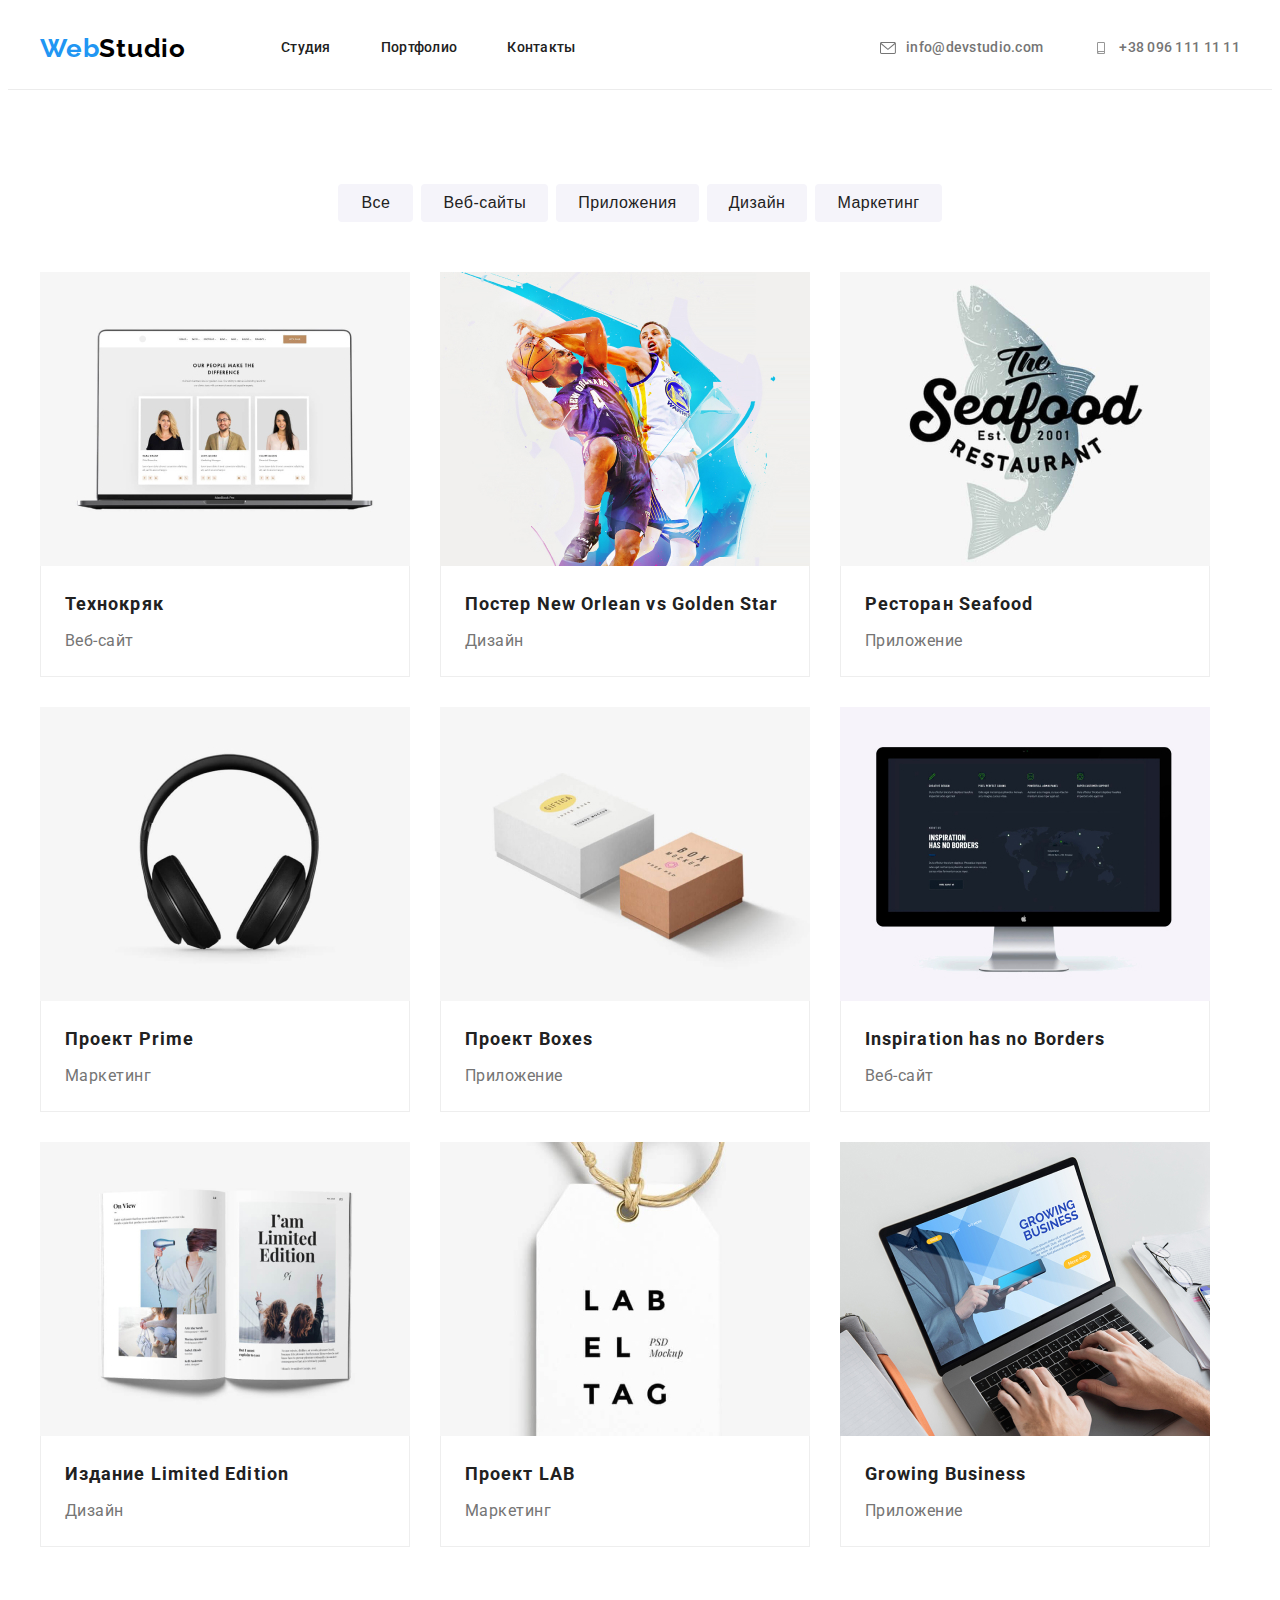
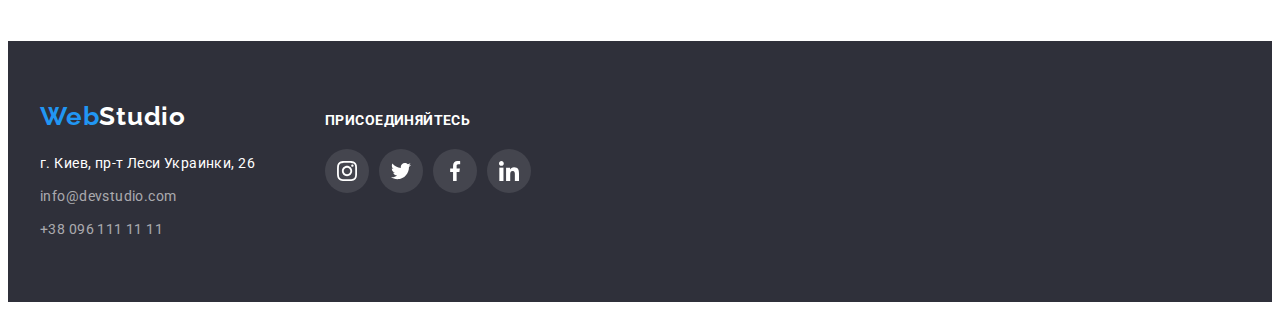
==== portfolio.html @ 03f8c03a "hw5_to_check" ====
<!DOCTYPE html>
<html lang="ru">

<head>
    <meta charset="UTF-8">
    <meta name="viewport" content="width=device-width, initial-scale=1.0">
    <title>Portfolio</title>
    <link href="https://fonts.googleapis.com/css2?family=Raleway:wght@700&family=Roboto:wght@400;500;700;900&display=swap"
        rel="stylesheet">
    <link rel="stylesheet" href="https://cdnjs.cloudflare.com/ajax/libs/modern-normalize/1.1.0/modern-normalize.min.css"
        integrity="sha512-wpPYUAdjBVSE4KJnH1VR1HeZfpl1ub8YT/NKx4PuQ5NmX2tKuGu6U/JRp5y+Y8XG2tV+wKQpNHVUX03MfMFn9Q=="
        crossorigin="anonymous" referrerpolicy="no-referrer" />
    <link rel="stylesheet" href="./css/styles.css">
</head>

<body class="body">

    <!--HEADER-->

    <header class="page-header">
        <div class="container page-header-container">
            <nav class="navigation">
                <a class="logo-header link" href="./index.html" lang="ru">
                    <span class="logo-blue">Web</span>Studio
                </a>
        
                <ul class="menu-header list">
                    <li class="menu-item">
                        <a class="menu-link link" href="./index.html">Студия</a>
                    </li>
                    <li class="menu-item">
                        <a class="menu-link link" href="./portfolio.html">Портфолио</a>
                    </li>
                    <li class="menu-item">
                        <a class="menu-link link" href="">Контакты</a>
                    </li>
                </ul>
            </nav>
            <ul class="page-header-contacts list">
                <li class="header-contacts-item"><a class="page-header-email head-contact link"
                        href="mailto:info@devstudio.com">
                        <svg class="icon-contact" widt="16" heigth="12">
                            <use href="./images/icons.svg#icon-email"></use>
                        </svg>
                        info@devstudio.com</a></li>
                <li class="header-contacts-item"><a class="page-header-phone-number head-contact link" href="tel:+380961111111">
                        <svg class="icon-contact" widt="10" heigth="16">
                            <use href="./images/icons.svg#icon-smartphone"></use>
                        </svg>
                        +38 096 111 11 11</a></li>
            </ul>
        </div>
    </header>

        <!--MAIN-->

    <main>
    <section class="section">
        <div class="container">
        <h1 class="visually-hidden" hidden>Наши проекты</h1>
        
            <ul class="list-button list">
                <li class="button-item"><button class="button-section link" type="button">Все</a></li>
                <li class="button-item"><button class="button-section link" type="button">Веб-сайты</a></li>
                <li class="button-item"><button class="button-section link" type="button">Приложения</a></li>
                <li class="button-item"><button class="button-section link" type="button">Дизайн</a></li>
                <li class="button-item"><button class="button-section link" type="button">Маркетинг</a></li>
            </ul>

            <ul class="list-projects list">
                <li class="project-item main-portfolio-list-item">
                    <a class="main-portfolio-list-link link portfolio-hover" href=""> 
                        <div class="project-overlay">
                            <img class="img-project" src="./images/our_projects/1web-site.jpg" alt="Фото_сайта" width="370" height="294">
                            <p class="project-cards-text">Ресурс предлагает комплексные предложения с разным уровнем функционала и сервисов. Все
                                    это позволит посетителю получить
                                    исчерпывающие сведения о компании или частном лице.</p>
                        </div>
                        <div class="photo-description">
                                <h2 class="project-item-name">Технокряк</h2>
                                <p class="project-item-product">Веб-сайт</p>
                        </div>
                
                    </a>
                </li>
                
                <li class="project-item main-portfolio-list-item">
                    <a class="main-portfolio-list-link link" href="">
                        <div class="project-overlay">   
                            <img class="img-project" src="./images/our_projects/2design.jpg" alt="Фото_постер" width="370" height="294">
                            <p class="project-cards-text">Ресурс предлагает комплексные предложения с разным уровнем функционала и сервисов. Все
                                это позволит посетителю получить
                                исчерпывающие сведения о компании или частном лице.</p>
                            </div>
                            <div class="photo-description">
                                <h2 class="project-item-name">Постер New Orlean vs Golden Star</h2>
                                <p class="project-item-product">Дизайн</p>
                            </div>
                    </a>
                </li>

                <li class="project-item main-portfolio-list-item">
                    <a class="main-portfolio-list-link link" href="">
                        <div class="project-overlay">
                            <img  class="img-project" src="./images/our_projects/3application.jpg" alt="Лого_ресторана" width="370" height="294">
                            <p class="project-cards-text">Ресурс предлагает комплексные предложения с разным уровнем функционала и сервисов. Все
                                это позволит посетителю получить
                                исчерпывающие сведения о компании или частном лице.</p>
                            </div>
                            <div class="photo-description">
                                <h2 class="project-item-name">Ресторан Seafood</h2>
                                <p class="project-item-product">Приложение</p>
                            </div>
                    </a>
                    
                </li>

                <li class="project-item main-portfolio-list-item">
                    <a class="main-portfolio-list-link link" href="" >
                        <div class="project-overlay">
                            <img class="img-project" src="./images/our_projects/4marketing.jpg" alt="Фото_наушники" width="370" height="294">
                            <p class="project-cards-text">Ресурс предлагает комплексные предложения с разным уровнем функционала и сервисов. Все
                                это позволит посетителю получить
                                исчерпывающие сведения о компании или частном лице.</p>
                        </div>
                        <div class="photo-description">
                            <h2 class="project-item-name">Проект Prime</h2>
                            <p class="project-item-product">Маркетинг</p>
                        </div>
                    </a>

                </li>

                <li class="project-item main-portfolio-list-item">
                    <a class="main-portfolio-list-link link" href="">
                        <div class="project-overlay">
                            <img class="img-project" src="./images/our_projects/5application.jpg" alt="Фото_коробочки" width="370" height="294">
                            <p class="project-cards-text">Ресурс предлагает комплексные предложения с разным уровнем функционала и сервисов. Все
                                это позволит посетителю получить
                                исчерпывающие сведения о компании или частном лице.</p>
                            </div>
                        <div class="photo-description">
                            <h2 class="project-item-name">Проект Boxes</h2>
                            <p class="project-item-product">Приложение</p>
                        </div>
                    </a>

                </li>
            

                <li class="project-item main-portfolio-list-item">
                    <a class="main-portfolio-list-link link" href="">
                        <div class="project-overlay">
                            <img class="img-project" src="./images/our_projects/6web-site.jpg" alt="Фото_монитор" width="370" height="294">
                            <p class="project-cards-text">Ресурс предлагает комплексные предложения с разным уровнем функционала и сервисов. Все
                                это позволит посетителю получить
                                исчерпывающие сведения о компании или частном лице.</p>
                        </div>
                        <div class="photo-description">
                            <h2 class="project-item-name">Inspiration has no Borders</h2>
                            <p class="project-item-product">Веб-сайт</p>
                        </div>
                    </a>

                </li>

                <li class="project-item main-portfolio-list-item">
                    <a class="main-portfolio-list-link link" href="">
                        <div class="project-overlay">
                            <img class="img-project" src="./images/our_projects/7design.jpg" alt="Фото_журнал" width="370" height="294">
                            <p class="project-cards-text">Ресурс предлагает комплексные предложения с разным уровнем функционала и сервисов. Все
                                это позволит посетителю получить
                                исчерпывающие сведения о компании или частном лице.</p>
                            </div>
                            <div class="photo-description">
                                <h2 class="project-item-name">Издание Limited Edition</h2>
                                <p class="project-item-product">Дизайн</p>
                            </div>
                    </a>
                </li>
        
                <li class="project-item main-portfolio-list-item">
                    <a class="main-portfolio-list-link link" href="">
                        <div class="project-cards">
                            <img class="img-project" src="./images/our_projects/8marketing.jpg" alt="Фото_лейбл" width="370" height="294">
                            <div class="photo-description">
                                <h2 class="project-item-name">Проект LAB</h2>
                                <p class="project-item-product">Маркетинг</p>
                            </div>
                            <div class="project-overlay">
                                <p class="project-cards-text">Ресурс предлагает комплексные предложения с разным уровнем функционала и сервисов. Все
                                    это позволит посетителю получить
                                    исчерпывающие сведения о компании или частном лице.</p>
                            </div>
                        </div>
                    
                    </a>
                </li>
        
        
                <li class="project-item main-portfolio-list-item">
                    <a class="main-portfolio-list-link link" href="">
                        <div class="project-overlay">
                            <img class="img-project" src="./images/our_projects/9application.jpg" alt="Фото_приложение" width="370" height="294">
                            <p class="project-cards-text">Ресурс предлагает комплексные предложения с разным уровнем функционала и сервисов. Все
                                это позволит посетителю получить
                                исчерпывающие сведения о компании или частном лице.</p>
                            </div>
                            <div class="photo-description">
                                <h2 class="project-item-name">Growing Business</h2>
                                <p class="project-item-product">Приложение</p>
                            </div>
                    </a>

                </li>
        
            </ul>
        </div>
    </section>
    </main>

    <!--FOOTER-->

<footer class="footer">
        <div class="container flex-container">
            <div class="footer-adress">
                <a class="logo-footer link" href="./index.html" lang="ru">
                <span class="logo-blue">Web</span><span class="logo-white">Studio</span></a>
                <address class="address">
                <ul class="list">
                    <li class="address-place-footer"> <a class="address-place link footer-focus" href="https://goo.gl/maps/ciJQjwSgmXHDrJCv7" target="_blank"
                        rel="noopener noreferrer">г. Киев, пр-т Леси Украинки, 26</a> 
                    </li>
                    
                    <li class="address-mail-footer"><a class="address-mail link footer-contact footer-focus" href="mailto:info@devstudio.com">info@devstudio.com</a></li>
                    <li class="address-phone-footer"><a class="address-phone link footer-contact footer-focus" href="tel:+380961111111">+38 096 111 11 11</a></li>
                </ul>
                </address>
            </div>

        <div class="footer-media">
            <section class="join-section">
                <h2 class="join-section-title">Присоединяйтесь</h2>
                <ul class="join-media-footer list">
                    <li class="media-footer-list">
                        <a class="media-footer-link" href="">
                            <svg class="icon-media-footer">
                                <use href="./images/icons.svg#icon-instagram"></use>
                            </svg>
                        </a>
                    </li>
                    <li class="media-footer-list">
                        <a class="media-footer-link" href="">
                            <svg class="icon-media-footer">
                                <use href="./images/icons.svg#icon-twitter"></use>
                            </svg>
                        </a>
                    </li>
                    <li class="media-footer-list">
                        <a class="media-footer-link" href="">
                            <svg class="icon-media-footer">
                                <use href="./images/icons.svg#icon-facebook"></use>
                            </svg>
                        </a>
                    </li>
                    <li class="media-footer-list">
                        <a class="media-footer-link" href="">
                            <svg class="icon-media-footer">
                                <use href="./images/icons.svg#icon-linkedin"></use>
                            </svg>
                        </a>
                    </li>
                </ul>
            </section>
        </div>
    </div>
    </footer>

    
</body>
</html>
---- css/styles.css ----
:root {
    --background-color: #2F303A;
    --icon-color: #F5F4FA;
    --accent-color: #2196F3;
    --text-accent:#FFFFFF;
    --logo-color:#000000;
    --title-color: #212121;
    --contacts-color: #757575;
    --button-background:#F5F4FA;
    --button-border:#EEEEEE;
    --background-focus:#188CE8;
    --rgba: rgba(255, 255, 255, 0.6);
    --portfolio-photo-border: 1px solid #EEEEEE
}

h1,h2,h3,p {
    margin-top: 0;
    margin-bottom: 0;
}

ul,ol {
    margin-top: 0;
    margin-bottom: 0;
    padding-left: 0;
}

img {
    display: block;
}

.body {
    font-family: 'Roboto', sans-serif;
}

/*HEADER*/
.list {
    list-style: none;
}

.link {
    text-decoration: none;
}

.page-header {
    border-bottom: 1px solid #ECECEC;

}

.container {
    width: 1200px;
    margin: 0 auto;
    padding-left: 15px;
    padding-right: 15px;
}

.flex-container {
    display: flex;
}

.page-header-container {
    display: flex;
    align-items: center;
}

.navigation {
    display: flex;
    align-items: center;
}

/* LOGO */

.logo-header {
    font-family: 'Raleway', sans-serif;
    font-weight: 700;
    font-size: 26px;
    line-height: 1.19;
    letter-spacing: 0.03em;
    color: var(--logo-color);

    margin-right: 95px;

    padding-top: 25px;
    padding-bottom: 25px
}

.logo-blue {
    color: var(--accent-color);
}

/*  MENU  */
.menu-header {
    display: flex;
}

/*.menu-header .menu-item + .menu-item {
    margin-left: 50px;
    */

.menu-header .menu-item:not(:last-child) {
    margin-right: 50px;
}

.menu-link {
    position: relative;

    font-weight: 500;
    font-size: 14px;
    line-height: 1.14;
    letter-spacing: 0.02em;
    color: var(--title-color);

    display: block;
    padding-top: 25px;
    padding-bottom: 25px;

    transition: color 250ms cubic-bezier(0.4, 0, 0.2, 1);
}

.menu-link:hover,
.menu-link:focus {
    color: var(--accent-color);
}

.menu-link::after {
    content: "";
    display: block;
    position: absolute;
    left: 0;
    bottom: 0;
    width: 100%;
    height: 4px;
    border-radius: 2px;
    background-color: var(--accent-color);
    transform: scaleX(0);
    
transition:  transform 250ms cubic-bezier(0.4, 0, 0.2, 1);
   
}

.menu-link:hover::after,
.menu-link:focus::after {
    transform: scaleX(1);
    
}

.menu-link::after:selected {
    border-radius: 2px;
    background-color: var(--accent-color);
}
/*   page-header-contacts   */

.page-header-contacts {
    display: flex;
    
}

.page-header-contacts{
    margin-left: auto;
}

.page-header-email {
    font-weight: 500;
    font-size: 14px;
    line-height: 1.14;
    letter-spacing: 0.02em;
    color: var(--contacts-color);
    background-size: contain;
}

.icon-contact {
    margin-right: 10px;
    fill: #757575;
    width: 16px;
    height: 12px;
}

.icon-contact:hover,
.icon-contact:focus {
    fill: var(--accent-color);
}

.header-contacts-item:not(:last-child) {
    margin-right: 50px;
}


.page-header-phone-number {
    font-weight: 500;
    font-size: 14px;
    line-height: 1.14;
    letter-spacing: 0.02em;
    color: var(--contacts-color);

}


.head-contact:hover,
.head-contact:focus {
    color: var(--accent-color);
}

.head-contact {
    display: flex;
    align-items: center;
    padding-top: 25px;
    padding-bottom: 25px;

    transition: color 250ms cubic-bezier(0.4, 0, 0.2, 1);
}

.head-contact:hover .icon-contact,
.head-contact:focus .icon-contact {
    fill:var(--accent-color);
}


/*HERO*/
.hero {
    background: var(--background-color);
    padding-top: 200px;
    padding-bottom: 200px;
    background-image: linear-gradient(rgba(47, 48, 58, 0.4), rgba(47, 48, 58, 0.4)),
    url('../images/hero/hero_bg.jpg');
    background-size: cover;
    background-color: #C4C4C4;
    background-repeat: no-repeat;
    background-position: center;
    max-width: 1600px;
    margin-left: auto;
    margin-right: auto;
}


.main-text {
    width: 696px;
    font-weight: 900;
    font-size: 44px;
    line-height: 1.36;
    text-align: center;
    letter-spacing: 0.06em;
    text-transform: uppercase;
    color: var(--text-accent);
    margin-bottom: 30px;
    margin-right: auto;
    margin-left: auto;
    
}

.modal-btn {
    font-weight: 700;
    font-size: 16px;
    line-height: 1.88;
    display: flex;
    align-items: center;
    text-align: center;
    letter-spacing: 0.06em;
    color: var(--text-accent);
    background: var(--accent-color);
    box-shadow: 0px 4px 4px rgba(0, 0, 0, 0.15);
    border-radius: 4px;
    cursor: pointer;
    padding: 10px 32px;
    min-width: 200px;
    margin-left: auto;
    margin-right: auto;
    margin-top: 30px;

    transition: background 250ms cubic-bezier(0.4, 0, 0.2, 1);

}

.modal-btn:hover,
.modal-btn:focus {
    background: var(--background-focus);
}


/*ABOUT*/

.section {
    padding-top: 94px;
    padding-bottom: 94px;
}

.benefits {
    display: flex;
    flex-wrap: wrap;
}

.benefits-item {
  width: calc((100% - 90px) / 4);
}

.benefits-item:not(:nth-child(4n)) {
    margin-right: 30px;
}

.icon-container {
    background-color: var(--icon-color);
    width: 270px;
    height: 120px;
    margin-bottom: 30px;
    display: flex;
    align-items: center;
    justify-content: center;
}

.icon {
    width: 70px;
    height: 70px;
    

}

.subtitle {
    font-weight: 700;
    font-size: 14px;
    line-height: 1.14;
    letter-spacing: 0.03em;
    text-transform: uppercase;
    color: var(--title-color);
    margin-bottom: 10px;
}

.section-description {
    font-size: 14px;
    line-height: 1.71;
    letter-spacing: 0.03em;
    color: var(--contacts-color);;
}

.what-are-we-doing-section {
    padding-top: 0;
}

.title {
    font-weight: 700;
    font-size: 36px;
    line-height: 42px;
    text-align: center;
    letter-spacing: 0.03em;
    color: #212121;
    margin-bottom: 50px;
}

.what-are-we-doing-list {
    display: flex;
}

.what-are-we-doing-card:not(:nth-child(3n)) {
    margin-right: 30px;
    
}

.what-are-we-doing-card {
    flex-basis: calc((100%-90)/3);
}

.what-are-we-doing-thumb {
    position: relative;
}

.what-are-we-doing-desk {
    position: absolute;
    
    font-weight: 700;
    font-size: 14px;
    line-height: 16px;
    text-align: center;
    letter-spacing: 0.03em;
    text-transform: uppercase;
    padding: 27px;
    width: 370px;
    height: 70px;
    left: 0;
    bottom: 0;

    color: var(--text-accent);
    background: rgba(47, 48, 58, 0.8);
    overflow: auto;
}

.our-team-section {
    background: #F5F4FA;
}

.team-section {
    display: flex;
}

.team-section-item {
    flex-basis: calc((100% - 120px) / 4);
    background: #FFFFFF;
    box-shadow: 0px 1px 3px rgba(0, 0, 0, 0.12), 0px 1px 1px rgba(0, 0, 0, 0.14), 0px 2px 1px rgba(0, 0, 0, 0.2);
    border-radius: 0px 0px 4px 4px;
}

.team-section-item:not(:nth-child(4n)) {
    margin-right: 30px;
}

.team-description {
    padding-top: 30px;
    padding-bottom: 30px;
}

.employee-name {
    font-weight: 500;
    font-size: 16px;
    line-height: 1.18;
    letter-spacing: 0.03em;
    text-align: center;
    color: var(--title-color);
}

.team-section-position {
    font-size: 16px;
    line-height: 1.18;
    letter-spacing: 0.03em;
    text-align: center;
    color: var(--contacts-color);
    margin-top: 10px;
    margin-bottom: 16px;
}

.social-list {
    display: flex;
    justify-content: center;
}

.social-list-item:not(:last-child) {
    margin-right: 10px;

}

.social-list-link {
    display: flex;
    align-items: center;
    justify-content: center;
    width: 44px;
    height: 44px;
    border-radius: 50%;
    background-color: var(--text-accent);

    transition: background-color 250ms cubic-bezier(0.4, 0, 0.2, 1);
    
}

.social-list-link:hover,
.social-list-link:focus {
    background-color: var(--accent-color);
    border-radius: 50%;
}

.social-list-icon {
    fill: #AFB1B8;
    transition: fill 250ms cubic-bezier(0.4, 0, 0.2, 1);
}

.social-list-link:hover .social-list-icon,
.social-list-link:focus .social-list-icon {
    fill: var(--text-accent);
}

/*---------KLIENTS--------*/

.clients-title {
    font-weight: 700;
    font-size: 36px;
    line-height: 1.16;
    text-align: center;
    letter-spacing: 0.03em;
    color: #212121;
    margin-bottom: 50px;
}

.clients-list-example {
    display: flex;
    
}

.clients-list-item {
    width: 170px;
    height: 92px;
}

.clients-list-link {
    width: 100%;
    height: 100%;
    border: 1px solid #AFB1B8;
    border-radius: 4px;
    display: flex;
    align-items: center;
    justify-content: center;

    transition: border 250ms cubic-bezier(0.4, 0, 0.2, 1);

}

.clients-list-item:not(:last-child) {
    margin-right: 30px;
}

.clients-list-link:hover,
.clients-list-link:focus {
    color: var(--accent-color);
    border: 1px solid var(--accent-color);
}

.clients-icon {
    width: 106px;
    height: 60px;
    fill: #AFB1B8;
    transition: fill 250ms cubic-bezier(0.4, 0, 0.2, 1);
}

.clients-list-link:hover .clients-icon,
.clients-list-link:focus .clients-icon {
    fill: var(--accent-color);

}

/*FOOTER*/

.footer {
    background: var(--background-color);
    padding-top: 60px;
    padding-bottom: 60px;
    
}

.flex-container{
    display: flex;
    align-items: baseline;
}

.logo-footer {
    font-family:'Raleway';
    font-weight: 700;
    font-size: 26px;
    line-height: 1.19;
    letter-spacing: 0.03em;
    color: var(--text-accent);

    transition: color 250ms cubic-bezier(0.4, 0, 0.2, 1);

}

.section-footer {
    padding-top: 60px;
    padding-bottom: 56px;
}


.address {
    font-style: normal;
    margin-top: 20px;
}

.address-place-footer {
    margin-bottom: 9px;
}

.address-place {
    font-size: 14px;
    line-height: 1.71;
    letter-spacing: 0.03em;
    color: var(--text-accent);
}

.address-mail-footer {
    margin-bottom: 9px;
}

.footer-contact {
    font-size: 14px;
    line-height: 1.71;
    letter-spacing: 0.03em;
    color: var(--rgba);
}

.footer-focus:hover,
.footer-focus:focus {
    color: var(--accent-color);
}

.footer-adress {
    margin-right: 70px;
}


.join-section-title {
    font-weight: 700;
    font-size: 14px;
    line-height: 1.14;
    letter-spacing: 0.03em;
    text-transform: uppercase;
    margin-bottom: 20px;
    color: #fff;
}

.join-media-footer {
    display: flex;
}

.media-footer-list:not(:last-child) {
    margin-right: 10px;
}

.media-footer-link {
    display: flex;
    border-radius: 50%;
    background-color: rgb(255, 255, 255, 0.1);
    width: 44px;
    height: 44px;
    align-items: center;
    justify-content: center;

    transition: background-color 250ms cubic-bezier(0.4, 0, 0.2, 1);
}

.media-footer-link:hover,
.media-footer-link:focus {
    background-color: var(--accent-color);
}

.icon-media-footer {
    width: 20px;
    height: 20px;
    fill: #fff;
}


                                /*PORTFOLIO*/

    /*MAIN*/
.button-item:not(:nth-child(5n)) {
    margin-right: 8px;
}

.list-button {
    margin-bottom: 50px;
}

.button-section {
    font-weight: 500;
    font-size: 16px;
    line-height: 1.62;
    text-align: center;
    letter-spacing: 0.03em;
    color: var(--title-color);
    background: var(--button-background);
    cursor: pointer;
    background: #F5F4FA;
    border-radius: 4px;
    border: transparent;
    padding: 6px 22px;
    min-width: 75px;
    margin-left: auto;
    margin-right: auto;

    transition: background 250ms cubic-bezier(0.4, 0, 0.2, 1), color 250ms cubic-bezier(0.4, 0, 0.2, 1);
    
}

.button-section:hover,
.button-section:focus {
    color: var(--text-accent);
    background: var(--accent-color);
    box-shadow: 0px 3px 1px rgba(0, 0, 0, 0.1), 0px 1px 2px rgba(0, 0, 0, 0.08), 0px 2px 2px rgba(0, 0, 0, 0.12);
    
}

.list-projects {
    display: flex;
    flex-wrap: wrap;

}

.project-item {
position: relative;

flex-basis: calc((100% - 90)/3);

overflow: hidden;

}

.project-item:not(:nth-child(3n)) {
    margin-right: 30px;
}

.project-item:not(:nth-last-child(-n + 3)) {
    margin-bottom: 30px;
}



.project-cards-text{
    position: absolute;
    top: 0;
    left: 0;
    width: 100%;
    height: 100%;
    font-size: 18px;
    line-height: 1,56;
    letter-spacing: 0.03em;
    padding: 63px 24px;
    color: var(--text-accent);
    background-color: rgba(33, 150, 243, 0.9);

 
    transform: translateY(100%);
    transition: transform 250ms cubic-bezier(0.4, 0, 0.2, 1);
    
}

.main-portfolio-list-link:hover,
.main-portfolio-list-link:focus {
    box-shadow: 0px 1px 1px rgba(0, 0, 0, 0.12), 0px 4px 4px rgba(0, 0, 0, 0.06), 1px 4px 6px rgba(0, 0, 0, 0.16);
    
}

.project-overlay {
    position: relative;
    overflow: hidden;
}

.main-portfolio-list-link:hover .project-cards-text,
.main-portfolio-list-link:focus .project-cards-text {
    transform: translateY(0);

}

.main-portfolio-list-link {
    display: block;
    transition: transform 250ms cubic-bezier(0.4, 0, 0.2, 1);
}

.img-project {
    display: block;
    max-width: 100%;
    height: auto;
}

.project-item-name {
    font-weight: 700;
    font-size: 18px;
    line-height: 2;
    letter-spacing: 0.06em;
    color: var(--title-color);
    margin-bottom: 4px;
}

.project-item-product {
    font-size: 16px;
    line-height: 1.88;
    letter-spacing: 0.03em;
    color: var(--contacts-color);
}

.list-button {
    display: flex;
    justify-content: center;
}

.photo-description {
    padding-top: 20px;
    padding-bottom: 20px;
    padding-right: 24px;
    padding-left: 24px;
    border: var(--portfolio-photo-border);
    border-top: none;
}

.visually-hidden {
    position: absolute;
    width: 1px;
    height: 1px;
    margin: -1px;
    border: 0;
    padding: 0;
    white-space: nowrap;
    clip-path: inset(100%);
    clip: rect(0 0 0 0);
    overflow: hidden;
}
/*=============== FOOTER================*/


/*=============== BACKDROP ================*/
.backdrop {
    position: fixed;
    top: 0;
    left: 0;
    width: 100%;
    height: 100%;
    background-color:rgba(0, 0, 0, 0.2);

    transition: opacity 250ms cubic-bezier(0.4, 0, 0.2, 1), visibility 250ms cubic-bezier(0.4, 0, 0.2, 1);
}

.backdrop.is-hidden {
    opacity: 0;
    visibility: hidden;
    pointer-events: none;
}

.modal {
position: absolute;
top: 50%;
left: 50%;
transform: translate(-50%, -50%);

    width: 528px;
    height: 581px;
    background: #FFFFFF;
    box-shadow: 0px 1px 3px rgba(0, 0, 0, 0.12), 0px 1px 1px rgba(0, 0, 0, 0.14), 0px 2px 1px rgba(0, 0, 0, 0.2);
    border-radius: 4px;
}

.modal-close-button {
    position: absolute;
    top: 8px;
    right: 8px;
    display: flex;
    align-items: center;
    justify-content: center;
    width: 30px;
    height: 30px;
    padding: 0;
    border-radius: 50%;
    background-color: #FFFFFF;;
    border: 1px solid rgba(0, 0, 0, 0.1);;
    background-color: transparent;
    cursor: pointer;
}
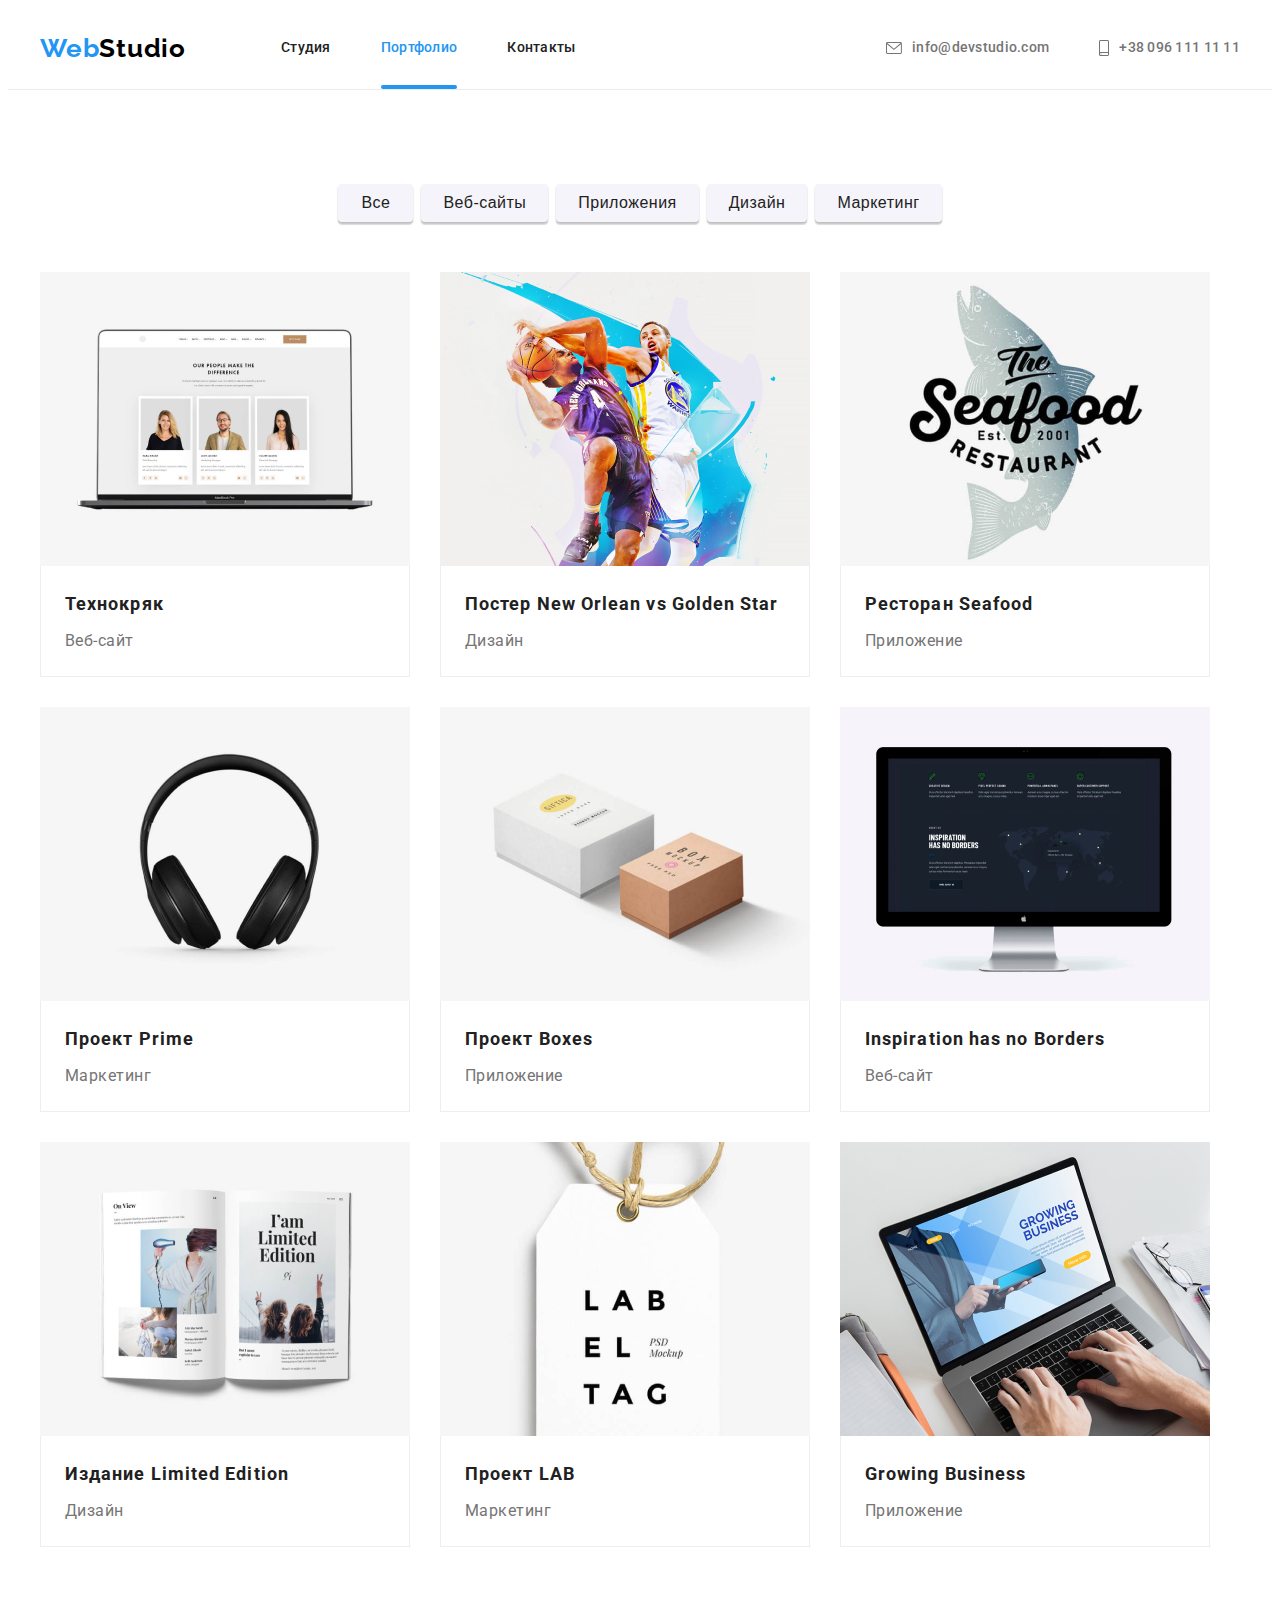
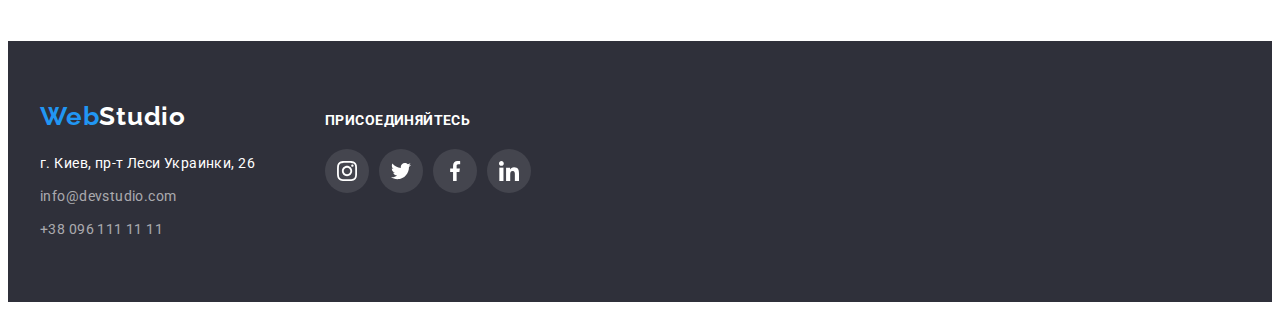
==== commit 1094664b: "hw5_after_check" ====
--- a/portfolio.html
+++ b/portfolio.html
@@ -24,12 +24,12 @@
                     <span class="logo-blue">Web</span>Studio
                 </a>
         
-                <ul class="menu-header list">
+                <ul class="menu-header list"> 
                     <li class="menu-item">
                         <a class="menu-link link" href="./index.html">Студия</a>
                     </li>
                     <li class="menu-item">
-                        <a class="menu-link link" href="./portfolio.html">Портфолио</a>
+                        <a class="menu-link link current" href="./portfolio.html">Портфолио</a>
                     </li>
                     <li class="menu-item">
                         <a class="menu-link link" href="">Контакты</a>
@@ -39,12 +39,13 @@
             <ul class="page-header-contacts list">
                 <li class="header-contacts-item"><a class="page-header-email head-contact link"
                         href="mailto:info@devstudio.com">
-                        <svg class="icon-contact" widt="16" heigth="12">
+                        <svg class="icon-contact" width="16" height="12">
                             <use href="./images/icons.svg#icon-email"></use>
-                        </svg>
+                        </svg> 
                         info@devstudio.com</a></li>
-                <li class="header-contacts-item"><a class="page-header-phone-number head-contact link" href="tel:+380961111111">
-                        <svg class="icon-contact" widt="10" heigth="16">
+                <li class="header-contacts-item"><a class="page-header-phone-number head-contact link"
+                        href="tel:+380961111111">
+                        <svg class="icon-contact" width="10" height="16">
                             <use href="./images/icons.svg#icon-smartphone"></use>
                         </svg>
                         +38 096 111 11 11</a></li>
@@ -181,17 +182,16 @@
         
                 <li class="project-item main-portfolio-list-item">
                     <a class="main-portfolio-list-link link" href="">
-                        <div class="project-cards">
+                        <div class="project-overlay">
                             <img class="img-project" src="./images/our_projects/8marketing.jpg" alt="Фото_лейбл" width="370" height="294">
-                            <div class="photo-description">
+                            <p class="project-cards-text">Ресурс предлагает комплексные предложения с разным уровнем функционала и сервисов. Все
+                                это позволит посетителю получить
+                                исчерпывающие сведения о компании или частном лице.</p>
+                        </div>
+                            
+                        <div class="photo-description">
                                 <h2 class="project-item-name">Проект LAB</h2>
                                 <p class="project-item-product">Маркетинг</p>
-                            </div>
-                            <div class="project-overlay">
-                                <p class="project-cards-text">Ресурс предлагает комплексные предложения с разным уровнем функционала и сервисов. Все
-                                    это позволит посетителю получить
-                                    исчерпывающие сведения о компании или частном лице.</p>
-                            </div>
                         </div>
                     
                     </a>
--- a/css/styles.css
+++ b/css/styles.css
@@ -121,32 +121,26 @@
     color: var(--accent-color);
 }
 
-.menu-link::after {
+.menu-link.current{
+    color: var(--accent-color);
+}
+
+
+.menu-link.current::after {
     content: "";
     display: block;
     position: absolute;
     left: 0;
-    bottom: 0;
+    bottom: -8px;
     width: 100%;
     height: 4px;
     border-radius: 2px;
     background-color: var(--accent-color);
-    transform: scaleX(0);
     
 transition:  transform 250ms cubic-bezier(0.4, 0, 0.2, 1);
    
 }
 
-.menu-link:hover::after,
-.menu-link:focus::after {
-    transform: scaleX(1);
-    
-}
-
-.menu-link::after:selected {
-    border-radius: 2px;
-    background-color: var(--accent-color);
-}
 /*   page-header-contacts   */
 
 .page-header-contacts {
@@ -170,8 +164,7 @@
 .icon-contact {
     margin-right: 10px;
     fill: #757575;
-    width: 16px;
-    height: 12px;
+    
 }
 
 .icon-contact:hover,
@@ -257,6 +250,7 @@
     color: var(--text-accent);
     background: var(--accent-color);
     box-shadow: 0px 4px 4px rgba(0, 0, 0, 0.15);
+    border: transparent;
     border-radius: 4px;
     cursor: pointer;
     padding: 10px 32px;
@@ -363,13 +357,14 @@
 .what-are-we-doing-desk {
     position: absolute;
     
+    display: flex;
+    align-items: center;
+    justify-content: center;
     font-weight: 700;
     font-size: 14px;
     line-height: 16px;
-    text-align: center;
     letter-spacing: 0.03em;
     text-transform: uppercase;
-    padding: 27px;
     width: 370px;
     height: 70px;
     left: 0;
@@ -377,7 +372,7 @@
 
     color: var(--text-accent);
     background: rgba(47, 48, 58, 0.8);
-    overflow: auto;
+    
 }
 
 .our-team-section {
@@ -534,7 +529,7 @@
     align-items: baseline;
 }
 
-.logo-footer {
+.logo-footer { 
     font-family:'Raleway';
     font-weight: 700;
     font-size: 26px;
@@ -577,6 +572,10 @@
     line-height: 1.71;
     letter-spacing: 0.03em;
     color: var(--rgba);
+}
+
+.footer-focus {
+    transition: color 250ms cubic-bezier(0.4, 0, 0.2, 1);
 }
 
 .footer-focus:hover,
@@ -658,6 +657,7 @@
     min-width: 75px;
     margin-left: auto;
     margin-right: auto;
+    box-shadow: 0px 3px 1px rgba(0, 0, 0, 0.1), 0px 1px 2px rgba(0, 0, 0, 0.08), 0px 2px 2px rgba(0, 0, 0, 0.12);
 
     transition: background 250ms cubic-bezier(0.4, 0, 0.2, 1), color 250ms cubic-bezier(0.4, 0, 0.2, 1);
     
@@ -667,7 +667,7 @@
 .button-section:focus {
     color: var(--text-accent);
     background: var(--accent-color);
-    box-shadow: 0px 3px 1px rgba(0, 0, 0, 0.1), 0px 1px 2px rgba(0, 0, 0, 0.08), 0px 2px 2px rgba(0, 0, 0, 0.12);
+    
     
 }
 
@@ -678,11 +678,7 @@
 }
 
 .project-item {
-position: relative;
-
 flex-basis: calc((100% - 90)/3);
-
-overflow: hidden;
 
 }
 
@@ -703,7 +699,7 @@
     width: 100%;
     height: 100%;
     font-size: 18px;
-    line-height: 1,56;
+    line-height: 1.56;
     letter-spacing: 0.03em;
     padding: 63px 24px;
     color: var(--text-accent);
@@ -735,6 +731,7 @@
 .main-portfolio-list-link {
     display: block;
     transition: transform 250ms cubic-bezier(0.4, 0, 0.2, 1);
+    transition: box-shadow 250ms cubic-bezier(0.4, 0, 0.2, 1);
 }
 
 .img-project {
